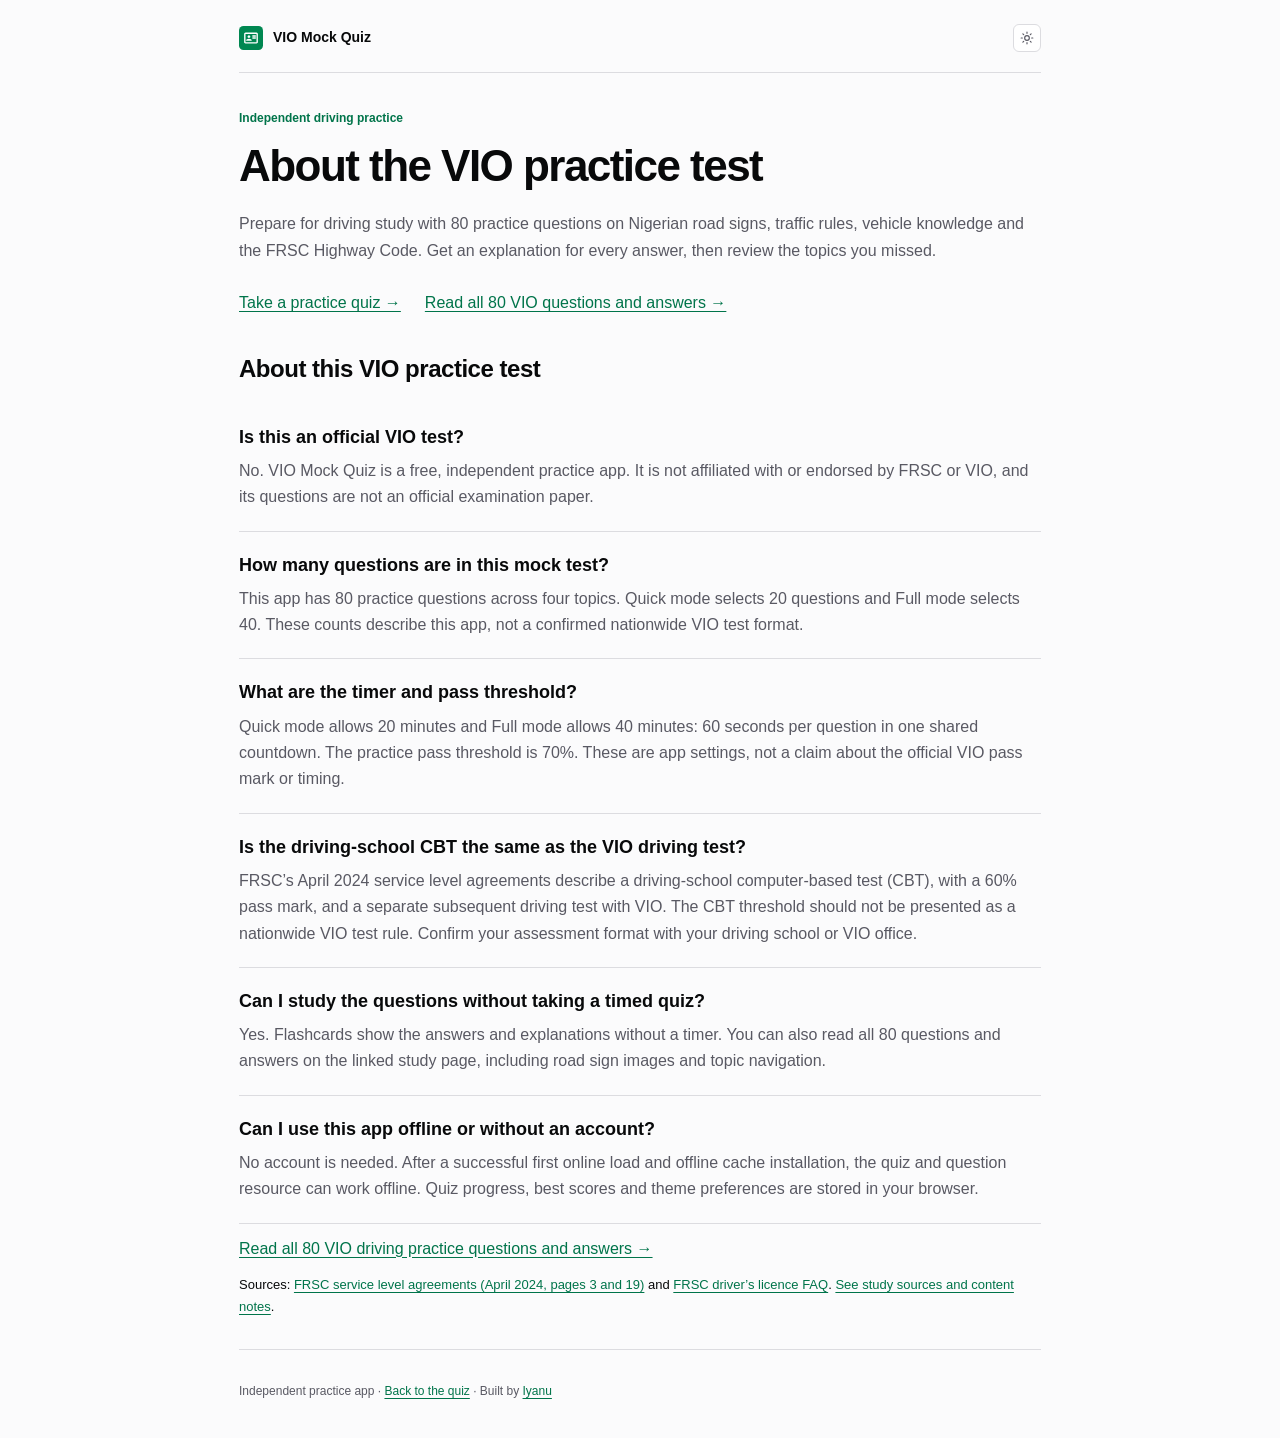
==== about-the-test.html @ b05d3cc6 "feat: add study pages and keep the homepage focused on the quiz Keep the original mock quiz containe" ====
<!DOCTYPE html>
<html lang="en-NG">
<head>
<meta charset="UTF-8">
<meta name="viewport" content="width=device-width, initial-scale=1">
<title>About the VIO Mock Test — Practice Settings and FAQs</title>
<meta name="description" content="Learn how this independent Nigerian VIO practice quiz works: question topics, timer, practice target, offline study and official sources.">
<link rel="canonical" href="https://viomocktest.netlify.app/about-the-test.html">
<meta property="og:type" content="website">
<meta property="og:title" content="About the VIO Mock Test — Practice Settings and FAQs">
<meta property="og:description" content="How the independent VIO practice quiz works, with study resources and sources.">
<meta property="og:url" content="https://viomocktest.netlify.app/about-the-test.html">
<meta property="og:image" content="https://viomocktest.netlify.app/icon-512.png">
<meta name="theme-color" content="#008751">
<link rel="icon" href="icon.svg" type="image/svg+xml">
<link rel="manifest" href="manifest.json">
<link rel="stylesheet" href="resource.css">
<!-- GENERATED FAQ SCHEMA START -->
<script type="application/ld+json">
{
  "@context": "https://schema.org",
  "@type": "FAQPage",
  "url": "https://viomocktest.netlify.app/about-the-test.html",
  "name": "About the VIO practice test",
  "mainEntity": [
    {
      "@type": "Question",
      "name": "Is this an official VIO test?",
      "acceptedAnswer": {
        "@type": "Answer",
        "text": "No. VIO Mock Quiz is a free, independent practice app. It is not affiliated with or endorsed by FRSC or VIO, and its questions are not an official examination paper."
      }
    },
    {
      "@type": "Question",
      "name": "How many questions are in this mock test?",
      "acceptedAnswer": {
        "@type": "Answer",
        "text": "This app has 80 practice questions across four topics. Quick mode selects 20 questions and Full mode selects 40. These counts describe this app, not a confirmed nationwide VIO test format."
      }
    },
    {
      "@type": "Question",
      "name": "What are the timer and pass threshold?",
      "acceptedAnswer": {
        "@type": "Answer",
        "text": "Quick mode allows 20 minutes and Full mode allows 40 minutes: 60 seconds per question in one shared countdown. The practice pass threshold is 70%. These are app settings, not a claim about the official VIO pass mark or timing."
      }
    },
    {
      "@type": "Question",
      "name": "Is the driving-school CBT the same as the VIO driving test?",
      "acceptedAnswer": {
        "@type": "Answer",
        "text": "FRSC’s April 2024 service level agreements describe a driving-school computer-based test (CBT), with a 60% pass mark, and a separate subsequent driving test with VIO. The CBT threshold should not be presented as a nationwide VIO test rule. Confirm your assessment format with your driving school or VIO office."
      }
    },
    {
      "@type": "Question",
      "name": "Can I study the questions without taking a timed quiz?",
      "acceptedAnswer": {
        "@type": "Answer",
        "text": "Yes. Flashcards show the answers and explanations without a timer. You can also read all 80 questions and answers on the linked study page, including road sign images and topic navigation."
      }
    },
    {
      "@type": "Question",
      "name": "Can I use this app offline or without an account?",
      "acceptedAnswer": {
        "@type": "Answer",
        "text": "No account is needed. After a successful first online load and offline cache installation, the quiz and question resource can work offline. Quiz progress, best scores and theme preferences are stored in your browser."
      }
    }
  ]
}
</script>
    <!-- GENERATED FAQ SCHEMA END -->
<script src="resource.js" defer></script>
</head>
<body>
<a class="skip-link" href="#content">Skip to content</a>
<div class="wrap">
  <header class="site-header">
    <a class="brand" href="./"><img src="icon.svg" alt="" width="24" height="24">VIO Mock Quiz</a>
    <button class="icon-btn" id="themeToggle" type="button" aria-label="Toggle theme" title="Toggle theme" hidden>
          <svg id="themeIcon" aria-hidden="true" viewBox="0 0 24 24" fill="none" stroke="currentColor" stroke-width="2" stroke-linecap="round" stroke-linejoin="round"><circle cx="12" cy="12" r="4"/><path d="M12 2v2M12 20v2M4.93 4.93l1.41 1.41M17.66 17.66l1.41 1.41M2 12h2M20 12h2M6.34 17.66l-1.41 1.41M19.07 4.93l-1.41 1.41"/></svg>
        </button>
  </header>
  <main id="content">
  <section class="intro" id="about-intro" aria-labelledby="about-title">
    <p class="eyebrow">Independent driving practice</p>
    <h1 id="about-title">About the VIO practice test</h1>
    <p>Prepare for driving study with 80 practice questions on Nigerian road signs, traffic rules, vehicle knowledge and the FRSC Highway Code. Get an explanation for every answer, then review the topics you missed.</p>
    <nav class="intro-links" aria-label="Study resources">
      <a href="./#practice">Take a practice quiz →</a>
      <a href="vio-driving-test-questions.html">Read all 80 VIO questions and answers →</a>
    </nav>
  </section>
  <section class="about-faq" id="about-faq" aria-labelledby="faq-title">
    <h2 id="faq-title">About this VIO practice test</h2>
    <!-- GENERATED FAQ HTML START -->
    <article class="faq-item"><h3>Is this an official VIO test?</h3><p>No. VIO Mock Quiz is a free, independent practice app. It is not affiliated with or endorsed by FRSC or VIO, and its questions are not an official examination paper.</p></article>
    <article class="faq-item"><h3>How many questions are in this mock test?</h3><p>This app has 80 practice questions across four topics. Quick mode selects 20 questions and Full mode selects 40. These counts describe this app, not a confirmed nationwide VIO test format.</p></article>
    <article class="faq-item"><h3>What are the timer and pass threshold?</h3><p>Quick mode allows 20 minutes and Full mode allows 40 minutes: 60 seconds per question in one shared countdown. The practice pass threshold is 70%. These are app settings, not a claim about the official VIO pass mark or timing.</p></article>
    <article class="faq-item"><h3>Is the driving-school CBT the same as the VIO driving test?</h3><p>FRSC’s April 2024 service level agreements describe a driving-school computer-based test (CBT), with a 60% pass mark, and a separate subsequent driving test with VIO. The CBT threshold should not be presented as a nationwide VIO test rule. Confirm your assessment format with your driving school or VIO office.</p></article>
    <article class="faq-item"><h3>Can I study the questions without taking a timed quiz?</h3><p>Yes. Flashcards show the answers and explanations without a timer. You can also read all 80 questions and answers on the linked study page, including road sign images and topic navigation.</p></article>
    <article class="faq-item"><h3>Can I use this app offline or without an account?</h3><p>No account is needed. After a successful first online load and offline cache installation, the quiz and question resource can work offline. Quiz progress, best scores and theme preferences are stored in your browser.</p></article>
    <p><a href="vio-driving-test-questions.html">Read all 80 VIO driving practice questions and answers →</a></p>
    <!-- GENERATED FAQ HTML END -->
    <p class="source-note">Sources: <a href="https://frsc.gov.ng/wp-content/uploads/2024/05/SLAs-TO-PEBEC.pdf">FRSC service level agreements (April 2024, pages 3 and 19)</a> and <a href="https://www.nigeriadriverslicence.frsc.gov.ng/faq">FRSC driver’s licence FAQ</a>. <a href="vio-driving-test-questions.html#sources">See study sources and content notes</a>.</p>
  </section>
  </main>
  <footer>Independent practice app · <a href="./">Back to the quiz</a> · Built by <a href="https://github.com/Titan626">Iyanu</a></footer>
</div>
</body>
</html>
---- resource.css ----
:root {
  color-scheme: light;
  --bg: #fbfbfc;
  --surface: #fff;
  --text: #08090a;
  --muted: #595963;
  --border: #dcdce0;
  --green: #00744a;
  --green-soft: #ecf6f1;
}
[data-theme="dark"] {
  color-scheme: dark;
  --bg: #08090a;
  --surface: #101113;
  --text: #f7f8f8;
  --muted: #b1b1ba;
  --border: #2e2f33;
  --green: #38b780;
  --green-soft: #12291f;
}
@media (prefers-color-scheme: dark) {
  :root:not([data-theme]) {
    color-scheme: dark;
    --bg: #08090a;
    --surface: #101113;
    --text: #f7f8f8;
    --muted: #b1b1ba;
    --border: #2e2f33;
    --green: #38b780;
    --green-soft: #12291f;
  }
}
* { box-sizing: border-box; }
[hidden] { display: none !important; }
body { margin: 0; background: var(--bg); color: var(--text); font: 16px/1.65 Inter, -apple-system, BlinkMacSystemFont, "Segoe UI", sans-serif; }
.wrap { max-width: 850px; margin: auto; padding: 24px; }
a { color: var(--green); text-underline-offset: 3px; overflow-wrap: anywhere; }
a:hover { text-decoration-thickness: 2px; }
:focus-visible { outline: 3px solid var(--green); outline-offset: 4px; }
.skip-link { position: absolute; top: -100px; padding: 12px; background: var(--surface); }
.skip-link:focus { top: 12px; }
.site-header { display: flex; align-items: center; justify-content: space-between; gap: 16px; padding-bottom: 20px; border-bottom: 1px solid var(--border); }
.brand { display: flex; align-items: center; gap: 10px; color: var(--text); font-size: 14px; font-weight: 650; text-decoration: none; }
/* Match the quiz header's theme icon control. */
.icon-btn { width: 28px; height: 28px; border: 1px solid var(--border); background: var(--surface); border-radius: 6px; display: inline-flex; align-items: center; justify-content: center; cursor: pointer; color: var(--muted); transition: background 0.12s ease, color 0.12s ease, border-color 0.12s ease; padding: 0; flex-shrink: 0; }
.icon-btn:hover { background: var(--green-soft); color: var(--text); }
.icon-btn svg { width: 14px; height: 14px; }
.intro { margin: 36px 0 28px; }
.eyebrow { font-size: 12px; font-weight: 650; color: var(--green); }
h1 { max-width: 700px; font-size: clamp(30px, 5vw, 44px); line-height: 1.15; letter-spacing: -0.035em; margin: 12px 0 20px; }
h2 { font-size: 24px; line-height: 1.3; letter-spacing: -0.02em; }
h3 { font-size: 18px; line-height: 1.45; margin: 12px 0 16px; }
p { margin: 12px 0; }
.intro > p:not(.eyebrow), .topic-intro { color: var(--muted); }
.notice { padding: 16px 18px; border-left: 3px solid var(--green); background: var(--green-soft); font-size: 14px; }
.topic-links { display: grid; grid-template-columns: repeat(2, 1fr); gap: 12px; }
.topic-links a { display: flex; align-items: center; justify-content: space-between; gap: 8px; padding: 14px 16px; border: 1px solid var(--border); border-radius: 8px; background: var(--surface); text-decoration: none; font-weight: 600; }
.topic-links span { color: var(--muted); font-size: 12px; }
#topics > p { font-size: 14px; }
section { margin-top: 48px; scroll-margin-top: 20px; }
.section-heading { display: flex; align-items: baseline; justify-content: space-between; gap: 16px; }
.section-heading h2 { margin-bottom: 0; }
.section-heading span, .question-meta { font-size: 12px; color: var(--muted); }
.question { background: var(--surface); padding: 24px; border: 1px solid var(--border); border-radius: 12px; margin: 20px 0; scroll-margin-top: 20px; }
.question-meta { margin-top: 0; }
.sign-wrap { width: 160px; padding: 18px; margin: 16px 0; background: #fff; border: 1px solid #dcdce0; border-radius: 8px; }
.sign-wrap img, .sign-wrap svg { display: block; width: 100%; height: auto; max-height: 130px; }
.answer-options { padding-left: 24px; }
.answer-options li { margin: 6px 0; padding-left: 4px; }
.answer { background: var(--green-soft); padding: 12px 16px; border-radius: 8px; color: var(--text); }
.explanation { color: var(--muted); }
.question-source { font-size: 13px; }
.section-end { font-size: 14px; }
.source-list { padding-left: 22px; }
.source-list li { margin: 16px 0; }
footer { padding: 32px 0 12px; margin-top: 32px; border-top: 1px solid var(--border); font-size: 12px; color: var(--muted); }
@media (max-width: 480px) {
  .wrap { padding: 16px; }
  .intro { margin-top: 28px; }
  .topic-links { grid-template-columns: 1fr; }
  .question { padding: 18px; }
  h2 { font-size: 21px; }
  h3 { font-size: 17px; }
  .section-heading { flex-wrap: wrap; gap: 4px; }
  .sign-wrap { width: 146px; }
}

/* About page */
.intro-links { display: flex; flex-wrap: wrap; gap: 12px 24px; margin: 18px 0; }
.intro-links a { padding: 8px 0; }
.about-faq { margin-top: 28px; }
.faq-item { padding: 20px 0; border-bottom: 1px solid var(--border); }
.faq-item h3 { margin: 0 0 8px; }
.faq-item p { margin: 0; color: var(--muted); }
.source-note { font-size: 13px; }
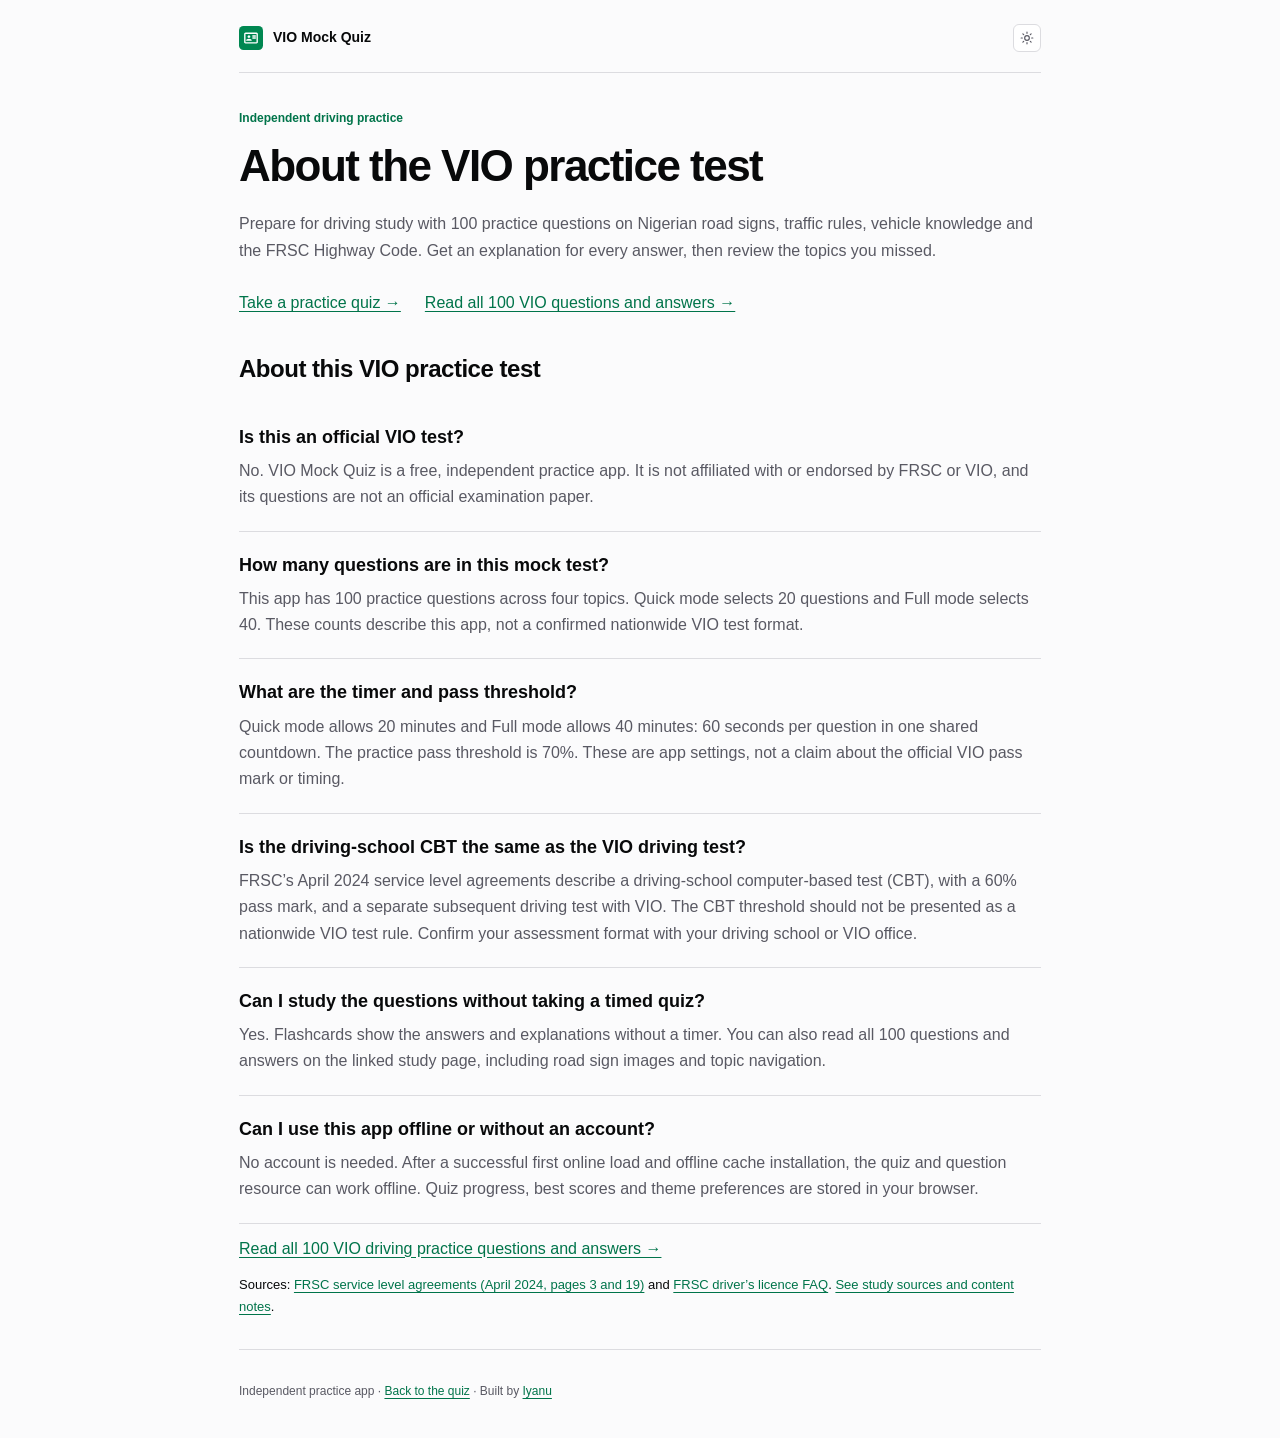
==== commit db491032: "feat: expand the practice bank to 100 source-checked questions Append 20 independent practice questi" ====
--- a/about-the-test.html
+++ b/about-the-test.html
@@ -36,7 +36,7 @@
       "name": "How many questions are in this mock test?",
       "acceptedAnswer": {
         "@type": "Answer",
-        "text": "This app has 80 practice questions across four topics. Quick mode selects 20 questions and Full mode selects 40. These counts describe this app, not a confirmed nationwide VIO test format."
+        "text": "This app has 100 practice questions across four topics. Quick mode selects 20 questions and Full mode selects 40. These counts describe this app, not a confirmed nationwide VIO test format."
       }
     },
     {
@@ -60,7 +60,7 @@
       "name": "Can I study the questions without taking a timed quiz?",
       "acceptedAnswer": {
         "@type": "Answer",
-        "text": "Yes. Flashcards show the answers and explanations without a timer. You can also read all 80 questions and answers on the linked study page, including road sign images and topic navigation."
+        "text": "Yes. Flashcards show the answers and explanations without a timer. You can also read all 100 questions and answers on the linked study page, including road sign images and topic navigation."
       }
     },
     {
@@ -90,22 +90,22 @@
   <section class="intro" id="about-intro" aria-labelledby="about-title">
     <p class="eyebrow">Independent driving practice</p>
     <h1 id="about-title">About the VIO practice test</h1>
-    <p>Prepare for driving study with 80 practice questions on Nigerian road signs, traffic rules, vehicle knowledge and the FRSC Highway Code. Get an explanation for every answer, then review the topics you missed.</p>
+    <p>Prepare for driving study with 100 practice questions on Nigerian road signs, traffic rules, vehicle knowledge and the FRSC Highway Code. Get an explanation for every answer, then review the topics you missed.</p>
     <nav class="intro-links" aria-label="Study resources">
       <a href="./#practice">Take a practice quiz →</a>
-      <a href="vio-driving-test-questions.html">Read all 80 VIO questions and answers →</a>
+      <a href="vio-driving-test-questions.html">Read all 100 VIO questions and answers →</a>
     </nav>
   </section>
   <section class="about-faq" id="about-faq" aria-labelledby="faq-title">
     <h2 id="faq-title">About this VIO practice test</h2>
     <!-- GENERATED FAQ HTML START -->
     <article class="faq-item"><h3>Is this an official VIO test?</h3><p>No. VIO Mock Quiz is a free, independent practice app. It is not affiliated with or endorsed by FRSC or VIO, and its questions are not an official examination paper.</p></article>
-    <article class="faq-item"><h3>How many questions are in this mock test?</h3><p>This app has 80 practice questions across four topics. Quick mode selects 20 questions and Full mode selects 40. These counts describe this app, not a confirmed nationwide VIO test format.</p></article>
+    <article class="faq-item"><h3>How many questions are in this mock test?</h3><p>This app has 100 practice questions across four topics. Quick mode selects 20 questions and Full mode selects 40. These counts describe this app, not a confirmed nationwide VIO test format.</p></article>
     <article class="faq-item"><h3>What are the timer and pass threshold?</h3><p>Quick mode allows 20 minutes and Full mode allows 40 minutes: 60 seconds per question in one shared countdown. The practice pass threshold is 70%. These are app settings, not a claim about the official VIO pass mark or timing.</p></article>
     <article class="faq-item"><h3>Is the driving-school CBT the same as the VIO driving test?</h3><p>FRSC’s April 2024 service level agreements describe a driving-school computer-based test (CBT), with a 60% pass mark, and a separate subsequent driving test with VIO. The CBT threshold should not be presented as a nationwide VIO test rule. Confirm your assessment format with your driving school or VIO office.</p></article>
-    <article class="faq-item"><h3>Can I study the questions without taking a timed quiz?</h3><p>Yes. Flashcards show the answers and explanations without a timer. You can also read all 80 questions and answers on the linked study page, including road sign images and topic navigation.</p></article>
+    <article class="faq-item"><h3>Can I study the questions without taking a timed quiz?</h3><p>Yes. Flashcards show the answers and explanations without a timer. You can also read all 100 questions and answers on the linked study page, including road sign images and topic navigation.</p></article>
     <article class="faq-item"><h3>Can I use this app offline or without an account?</h3><p>No account is needed. After a successful first online load and offline cache installation, the quiz and question resource can work offline. Quiz progress, best scores and theme preferences are stored in your browser.</p></article>
-    <p><a href="vio-driving-test-questions.html">Read all 80 VIO driving practice questions and answers →</a></p>
+    <p><a href="vio-driving-test-questions.html">Read all 100 VIO driving practice questions and answers →</a></p>
     <!-- GENERATED FAQ HTML END -->
     <p class="source-note">Sources: <a href="https://frsc.gov.ng/wp-content/uploads/2024/05/SLAs-TO-PEBEC.pdf">FRSC service level agreements (April 2024, pages 3 and 19)</a> and <a href="https://www.nigeriadriverslicence.frsc.gov.ng/faq">FRSC driver’s licence FAQ</a>. <a href="vio-driving-test-questions.html#sources">See study sources and content notes</a>.</p>
   </section>
--- a/resource.css
+++ b/resource.css
@@ -65,6 +65,8 @@
 .question-meta { margin-top: 0; }
 .sign-wrap { width: 160px; padding: 18px; margin: 16px 0; background: #fff; border: 1px solid #dcdce0; border-radius: 8px; }
 .sign-wrap img, .sign-wrap svg { display: block; width: 100%; height: auto; max-height: 130px; }
+.sign-wrap:has(.diagram-image) { width: min(100%, 320px); }
+.sign-wrap img.diagram-image { max-height: none; }
 .answer-options { padding-left: 24px; }
 .answer-options li { margin: 6px 0; padding-left: 4px; }
 .answer { background: var(--green-soft); padding: 12px 16px; border-radius: 8px; color: var(--text); }
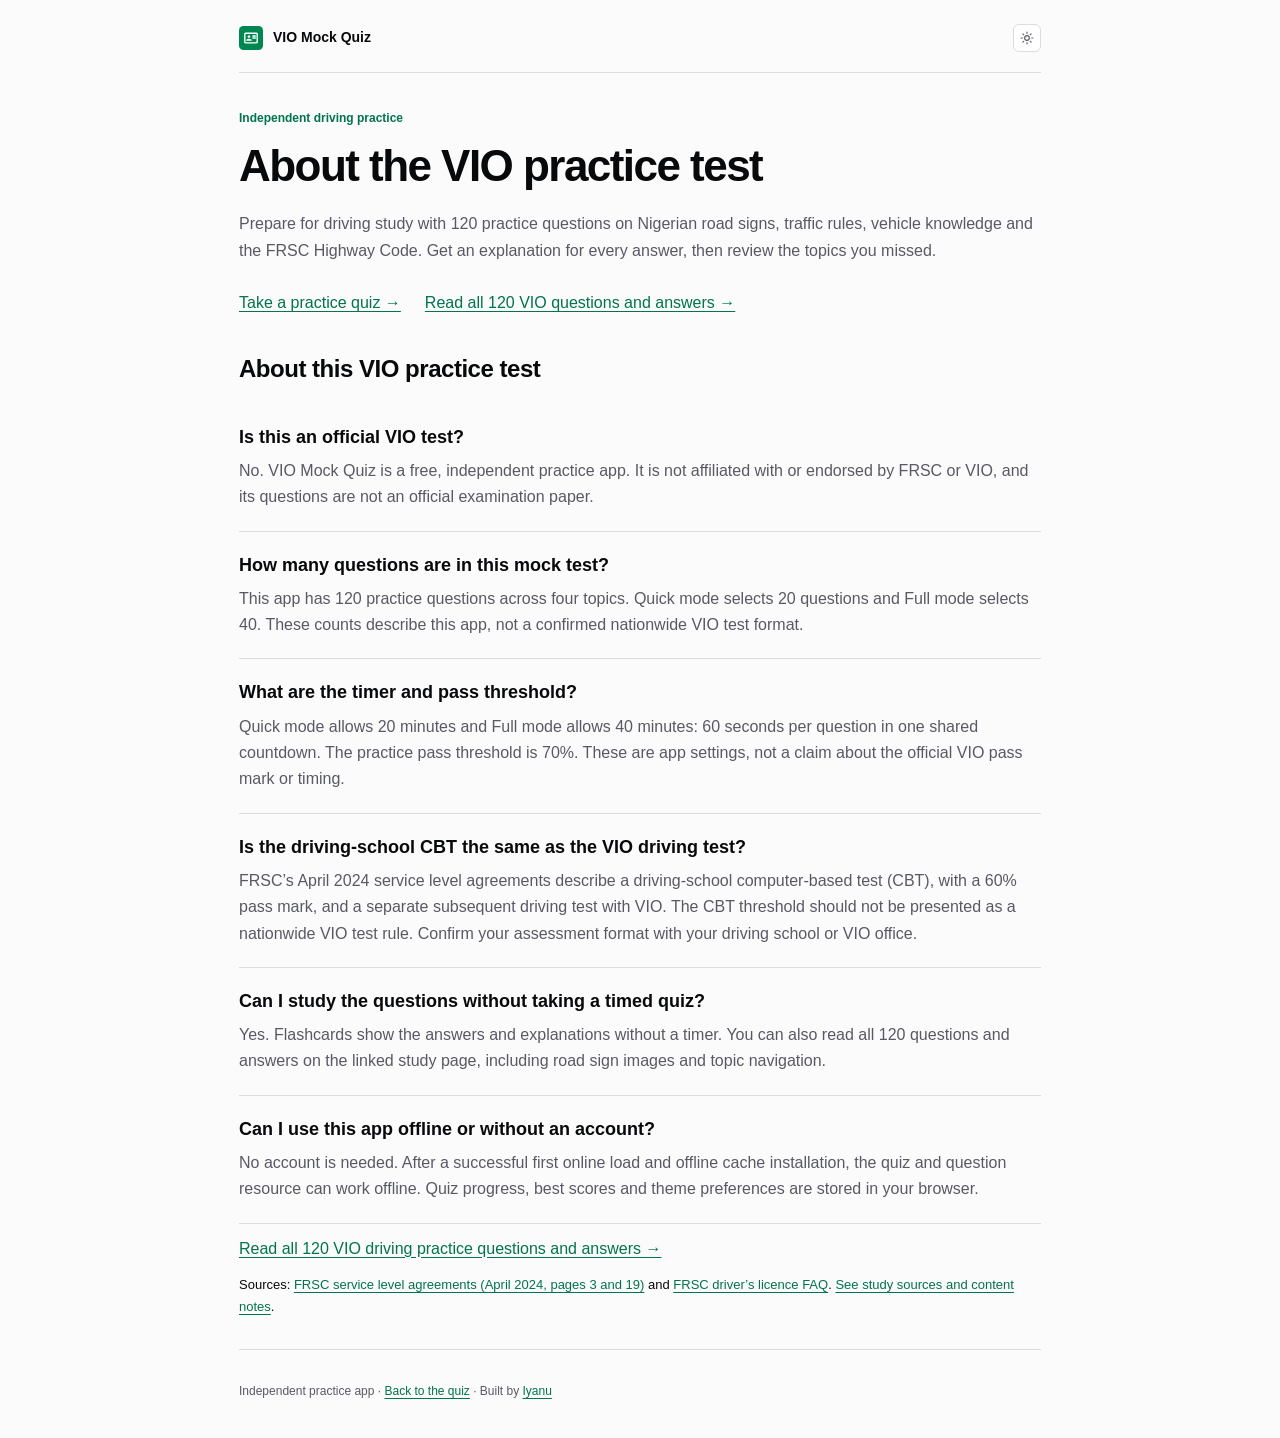
==== commit d3f0bc24: "feat: expand the driving practice bank to 120 questions Append 20 source-checked questions, five per" ====
--- a/about-the-test.html
+++ b/about-the-test.html
@@ -36,7 +36,7 @@
       "name": "How many questions are in this mock test?",
       "acceptedAnswer": {
         "@type": "Answer",
-        "text": "This app has 100 practice questions across four topics. Quick mode selects 20 questions and Full mode selects 40. These counts describe this app, not a confirmed nationwide VIO test format."
+        "text": "This app has 120 practice questions across four topics. Quick mode selects 20 questions and Full mode selects 40. These counts describe this app, not a confirmed nationwide VIO test format."
       }
     },
     {
@@ -60,7 +60,7 @@
       "name": "Can I study the questions without taking a timed quiz?",
       "acceptedAnswer": {
         "@type": "Answer",
-        "text": "Yes. Flashcards show the answers and explanations without a timer. You can also read all 100 questions and answers on the linked study page, including road sign images and topic navigation."
+        "text": "Yes. Flashcards show the answers and explanations without a timer. You can also read all 120 questions and answers on the linked study page, including road sign images and topic navigation."
       }
     },
     {
@@ -90,22 +90,22 @@
   <section class="intro" id="about-intro" aria-labelledby="about-title">
     <p class="eyebrow">Independent driving practice</p>
     <h1 id="about-title">About the VIO practice test</h1>
-    <p>Prepare for driving study with 100 practice questions on Nigerian road signs, traffic rules, vehicle knowledge and the FRSC Highway Code. Get an explanation for every answer, then review the topics you missed.</p>
+    <p>Prepare for driving study with 120 practice questions on Nigerian road signs, traffic rules, vehicle knowledge and the FRSC Highway Code. Get an explanation for every answer, then review the topics you missed.</p>
     <nav class="intro-links" aria-label="Study resources">
       <a href="./#practice">Take a practice quiz →</a>
-      <a href="vio-driving-test-questions.html">Read all 100 VIO questions and answers →</a>
+      <a href="vio-driving-test-questions.html">Read all 120 VIO questions and answers →</a>
     </nav>
   </section>
   <section class="about-faq" id="about-faq" aria-labelledby="faq-title">
     <h2 id="faq-title">About this VIO practice test</h2>
     <!-- GENERATED FAQ HTML START -->
     <article class="faq-item"><h3>Is this an official VIO test?</h3><p>No. VIO Mock Quiz is a free, independent practice app. It is not affiliated with or endorsed by FRSC or VIO, and its questions are not an official examination paper.</p></article>
-    <article class="faq-item"><h3>How many questions are in this mock test?</h3><p>This app has 100 practice questions across four topics. Quick mode selects 20 questions and Full mode selects 40. These counts describe this app, not a confirmed nationwide VIO test format.</p></article>
+    <article class="faq-item"><h3>How many questions are in this mock test?</h3><p>This app has 120 practice questions across four topics. Quick mode selects 20 questions and Full mode selects 40. These counts describe this app, not a confirmed nationwide VIO test format.</p></article>
     <article class="faq-item"><h3>What are the timer and pass threshold?</h3><p>Quick mode allows 20 minutes and Full mode allows 40 minutes: 60 seconds per question in one shared countdown. The practice pass threshold is 70%. These are app settings, not a claim about the official VIO pass mark or timing.</p></article>
     <article class="faq-item"><h3>Is the driving-school CBT the same as the VIO driving test?</h3><p>FRSC’s April 2024 service level agreements describe a driving-school computer-based test (CBT), with a 60% pass mark, and a separate subsequent driving test with VIO. The CBT threshold should not be presented as a nationwide VIO test rule. Confirm your assessment format with your driving school or VIO office.</p></article>
-    <article class="faq-item"><h3>Can I study the questions without taking a timed quiz?</h3><p>Yes. Flashcards show the answers and explanations without a timer. You can also read all 100 questions and answers on the linked study page, including road sign images and topic navigation.</p></article>
+    <article class="faq-item"><h3>Can I study the questions without taking a timed quiz?</h3><p>Yes. Flashcards show the answers and explanations without a timer. You can also read all 120 questions and answers on the linked study page, including road sign images and topic navigation.</p></article>
     <article class="faq-item"><h3>Can I use this app offline or without an account?</h3><p>No account is needed. After a successful first online load and offline cache installation, the quiz and question resource can work offline. Quiz progress, best scores and theme preferences are stored in your browser.</p></article>
-    <p><a href="vio-driving-test-questions.html">Read all 100 VIO driving practice questions and answers →</a></p>
+    <p><a href="vio-driving-test-questions.html">Read all 120 VIO driving practice questions and answers →</a></p>
     <!-- GENERATED FAQ HTML END -->
     <p class="source-note">Sources: <a href="https://frsc.gov.ng/wp-content/uploads/2024/05/SLAs-TO-PEBEC.pdf">FRSC service level agreements (April 2024, pages 3 and 19)</a> and <a href="https://www.nigeriadriverslicence.frsc.gov.ng/faq">FRSC driver’s licence FAQ</a>. <a href="vio-driving-test-questions.html#sources">See study sources and content notes</a>.</p>
   </section>
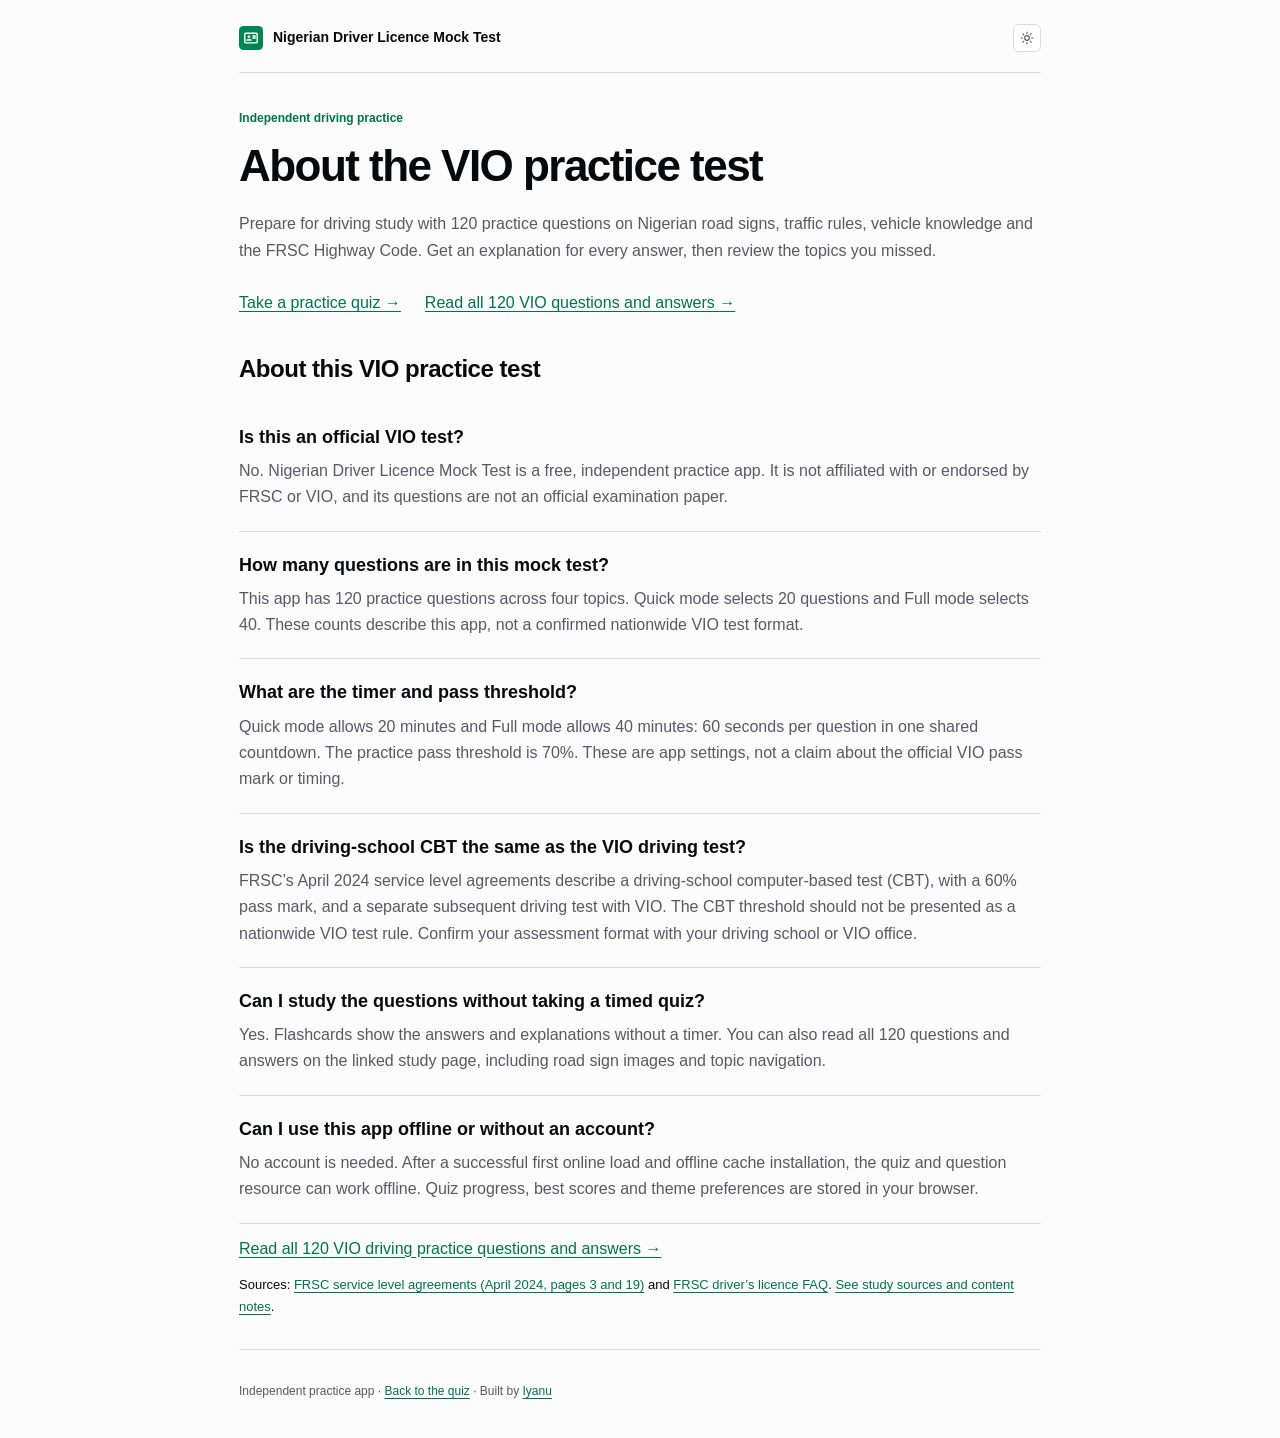
==== commit ca175824: "fix: align Google site-name signals with the licence mock test Add homepage WebSite JSON-LD with Nig" ====
--- a/about-the-test.html
+++ b/about-the-test.html
@@ -7,6 +7,7 @@
 <meta name="description" content="Learn how this independent Nigerian VIO practice quiz works: question topics, timer, practice target, offline study and official sources.">
 <link rel="canonical" href="https://viomocktest.netlify.app/about-the-test.html">
 <meta property="og:type" content="website">
+<meta property="og:site_name" content="Nigerian Driver Licence Mock Test">
 <meta property="og:title" content="About the VIO Mock Test — Practice Settings and FAQs">
 <meta property="og:description" content="How the independent VIO practice quiz works, with study resources and sources.">
 <meta property="og:url" content="https://viomocktest.netlify.app/about-the-test.html">
@@ -28,7 +29,7 @@
       "name": "Is this an official VIO test?",
       "acceptedAnswer": {
         "@type": "Answer",
-        "text": "No. VIO Mock Quiz is a free, independent practice app. It is not affiliated with or endorsed by FRSC or VIO, and its questions are not an official examination paper."
+        "text": "No. Nigerian Driver Licence Mock Test is a free, independent practice app. It is not affiliated with or endorsed by FRSC or VIO, and its questions are not an official examination paper."
       }
     },
     {
@@ -81,7 +82,7 @@
 <a class="skip-link" href="#content">Skip to content</a>
 <div class="wrap">
   <header class="site-header">
-    <a class="brand" href="./"><img src="icon.svg" alt="" width="24" height="24">VIO Mock Quiz</a>
+    <a class="brand" href="./"><img src="icon.svg" alt="" width="24" height="24">Nigerian Driver Licence Mock Test</a>
     <button class="icon-btn" id="themeToggle" type="button" aria-label="Toggle theme" title="Toggle theme" hidden>
           <svg id="themeIcon" aria-hidden="true" viewBox="0 0 24 24" fill="none" stroke="currentColor" stroke-width="2" stroke-linecap="round" stroke-linejoin="round"><circle cx="12" cy="12" r="4"/><path d="M12 2v2M12 20v2M4.93 4.93l1.41 1.41M17.66 17.66l1.41 1.41M2 12h2M20 12h2M6.34 17.66l-1.41 1.41M19.07 4.93l-1.41 1.41"/></svg>
         </button>
@@ -99,7 +100,7 @@
   <section class="about-faq" id="about-faq" aria-labelledby="faq-title">
     <h2 id="faq-title">About this VIO practice test</h2>
     <!-- GENERATED FAQ HTML START -->
-    <article class="faq-item"><h3>Is this an official VIO test?</h3><p>No. VIO Mock Quiz is a free, independent practice app. It is not affiliated with or endorsed by FRSC or VIO, and its questions are not an official examination paper.</p></article>
+    <article class="faq-item"><h3>Is this an official VIO test?</h3><p>No. Nigerian Driver Licence Mock Test is a free, independent practice app. It is not affiliated with or endorsed by FRSC or VIO, and its questions are not an official examination paper.</p></article>
     <article class="faq-item"><h3>How many questions are in this mock test?</h3><p>This app has 120 practice questions across four topics. Quick mode selects 20 questions and Full mode selects 40. These counts describe this app, not a confirmed nationwide VIO test format.</p></article>
     <article class="faq-item"><h3>What are the timer and pass threshold?</h3><p>Quick mode allows 20 minutes and Full mode allows 40 minutes: 60 seconds per question in one shared countdown. The practice pass threshold is 70%. These are app settings, not a claim about the official VIO pass mark or timing.</p></article>
     <article class="faq-item"><h3>Is the driving-school CBT the same as the VIO driving test?</h3><p>FRSC’s April 2024 service level agreements describe a driving-school computer-based test (CBT), with a 60% pass mark, and a separate subsequent driving test with VIO. The CBT threshold should not be presented as a nationwide VIO test rule. Confirm your assessment format with your driving school or VIO office.</p></article>
